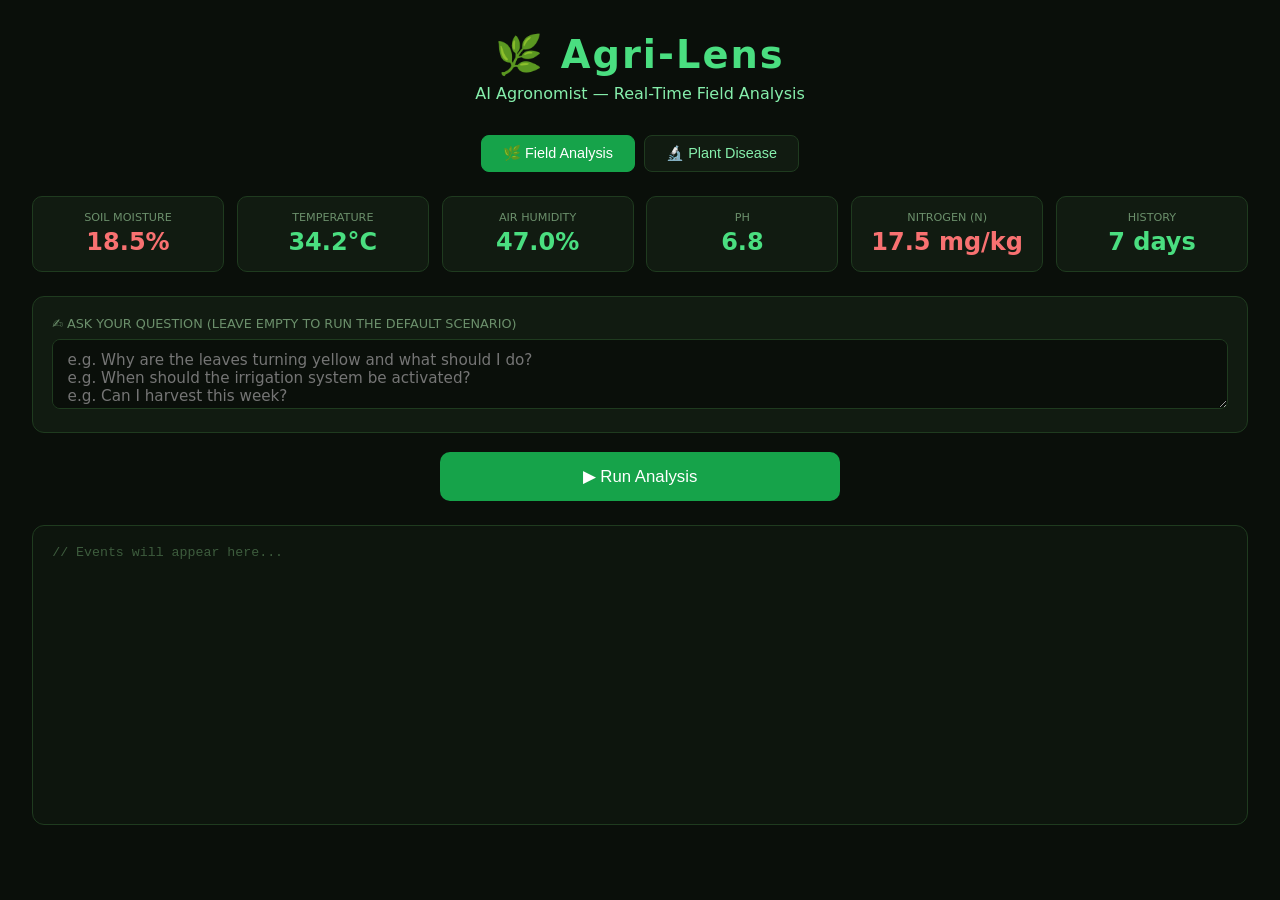
==== backend/app/templates/live_demo.html @ 6f0bc05b "refactor: restructure as monorepo with backend/ and mobile/ layers - backend/  : FastAPI + Gemini AI" ====
<!DOCTYPE html>
<html lang="en">
<head>
  <meta charset="UTF-8" />
  <meta name="viewport" content="width=device-width, initial-scale=1.0"/>
  <title>Agri-Lens — Demo</title>
  <style>
    * { box-sizing: border-box; margin: 0; padding: 0; }
    body { font-family: 'Segoe UI', system-ui, sans-serif; background: #0a0f0a; color: #e2f0e2; min-height: 100vh; padding: 2rem; }
    header { text-align: center; margin-bottom: 2rem; }
    header h1 { font-size: 2.4rem; color: #4ade80; letter-spacing: 2px; }
    header p  { color: #86efac; margin-top: .4rem; font-size: 1rem; }
    .tabs { display: flex; gap: .6rem; margin-bottom: 1.5rem; justify-content: center; }
    .tab-btn { background: #111b11; border: 1px solid #1f3b1f; color: #86efac; border-radius: 8px; padding: .55rem 1.3rem; font-size: .9rem; cursor: pointer; transition: all .2s; }
    .tab-btn:hover  { background: #1a2e1a; }
    .tab-btn.active { background: #16a34a; color: #fff; border-color: #16a34a; }
    .panel { display: none; }
    .panel.active { display: block; }
    #sensors { display: grid; grid-template-columns: repeat(auto-fit, minmax(130px, 1fr)); gap: .8rem; margin-bottom: 1.5rem; }
    .sensor-card { background: #111b11; border: 1px solid #1f3b1f; border-radius: 10px; padding: .9rem; text-align: center; }
    .sensor-card .label { font-size: .7rem; color: #6b8f6b; text-transform: uppercase; }
    .sensor-card .value { font-size: 1.5rem; font-weight: 700; color: #4ade80; margin-top: .25rem; }
    .sensor-card.alert .value { color: #f87171; }
    .ask-box { background: #111b11; border: 1px solid #1f3b1f; border-radius: 12px; padding: 1.2rem; margin-bottom: 1.2rem; }
    .ask-box label { font-size: .8rem; color: #6b8f6b; text-transform: uppercase; display: block; margin-bottom: .5rem; }
    .ask-box textarea { width: 100%; background: #0a0f0a; border: 1px solid #1f3b1f; border-radius: 8px; color: #e2f0e2; font-size: .95rem; padding: .7rem .9rem; resize: vertical; min-height: 70px; outline: none; font-family: inherit; }
    .ask-box textarea:focus { border-color: #16a34a; }
    .scenarios { display: grid; grid-template-columns: repeat(auto-fit, minmax(200px, 1fr)); gap: .8rem; margin-bottom: 1.5rem; }
    .scenario-card { background: #111b11; border: 2px solid #1f3b1f; border-radius: 12px; padding: 1rem; cursor: pointer; transition: all .2s; }
    .scenario-card:hover   { border-color: #16a34a; background: #142014; }
    .scenario-card.selected{ border-color: #4ade80; background: #0d2010; }
    .scenario-card .sc-title { font-weight: 700; color: #4ade80; margin-bottom: .3rem; }
    .sc-tag { display: inline-block; font-size: .7rem; border-radius: 4px; padding: .15rem .45rem; margin-bottom: .4rem; font-weight: 700; }
    .tag-high   { background:#7c2d12; color:#fb923c; }
    .tag-medium { background:#713f12; color:#fde68a; }
    .tag-low    { background:#14532d; color:#86efac; }
    .scenario-card .sc-desc { font-size: .82rem; color: #86efac; line-height: 1.4; }
    .scenario-card .sc-img { width: 100%; height: 90px; object-fit: cover; border-radius: 6px; margin-bottom: .5rem; opacity: .85; transition: opacity .2s; }
    .scenario-card:hover .sc-img, .scenario-card.selected .sc-img { opacity: 1; }
    .run-btn { display: block; width: 100%; max-width: 400px; margin: 0 auto 1.5rem; background: #16a34a; color: #fff; border: none; border-radius: 10px; padding: .85rem 2rem; font-size: 1.05rem; cursor: pointer; transition: background .2s; }
    .run-btn:hover    { background: #15803d; }
    .run-btn:disabled { background: #374137; color:#6b8f6b; cursor:default; }
    #log, #log2 { background: #0d150d; border: 1px solid #1f3b1f; border-radius: 12px; padding: 1.2rem; height: 300px; overflow-y: auto; font-family: 'Courier New', monospace; font-size: .83rem; margin-bottom: 1.5rem; }
    .log-entry { padding: .3rem 0; border-bottom: 1px solid #1a2e1a; line-height: 1.5; }
    .log-entry:last-child { border-bottom: none; }
    .tag { display: inline-block; padding: .1rem .4rem; border-radius: 4px; font-size: .68rem; font-weight: 700; margin-right: .4rem; text-transform: uppercase; }
    .tag-start       { background:#1e3a5f; color:#93c5fd; }
    .tag-thinking    { background:#2d2d0a; color:#fde68a; }
    .tag-tool_call   { background:#3b1f0a; color:#fb923c; }
    .tag-tool_result { background:#0a2e1a; color:#4ade80; }
    .tag-diagnosis   { background:#2d1050; color:#c084fc; }
    .tag-error       { background:#450a0a; color:#fca5a5; }
    .result-card { display: none; background: #0d1f1a; border: 1px solid #166534; border-radius: 14px; padding: 1.5rem; }
    .result-card h2 { color: #4ade80; margin-bottom: 1rem; font-size: 1.2rem; }
    .result-grid { display: grid; grid-template-columns: 1fr 1fr; gap: 1rem; }
    .result-block { background: #111b11; border-radius: 8px; padding: 1rem; }
    .result-block h3 { color: #86efac; font-size: .75rem; text-transform: uppercase; margin-bottom: .4rem; }
    .result-block p  { font-size: .9rem; line-height: 1.6; }
    .sev-badge { display: inline-block; padding: .25rem .8rem; border-radius: 20px; font-weight: 700; font-size: .82rem; }
    .sev-low      { background:#14532d; color:#86efac; }
    .sev-medium   { background:#713f12; color:#fde68a; }
    .sev-high     { background:#7c2d12; color:#fb923c; }
    .sev-critical { background:#450a0a; color:#fca5a5; }
    .priority-badge { display:inline-block; padding:.25rem .8rem; border-radius:20px; font-weight:700; font-size:.82rem; background:#1e3a5f; color:#93c5fd; }
    .rec-list { list-style: none; }
    .rec-list li::before { content: "-> "; color: #4ade80; }
    .rec-list li { padding: .2rem 0; font-size: .88rem; }
    .action-chip { display: inline-block; background: #1a3a1a; border: 1px solid #166534; border-radius: 6px; padding: .25rem .6rem; font-size: .76rem; margin: .2rem .15rem 0 0; color: #4ade80; }
    .conf-bar-bg { background:#1f3b1f; border-radius:99px; height:10px; overflow:hidden; margin-top:.4rem; }
    .conf-bar-fill { background:linear-gradient(90deg,#16a34a,#4ade80); height:100%; border-radius:99px; transition:width 1s ease; }
    .conf-label { font-size:.78rem; color:#86efac; margin-top:.25rem; }
    @media (max-width: 600px) { .result-grid { grid-template-columns: 1fr; } }
  </style>
</head>
<body>

<header>
  <h1>&#127807; Agri-Lens</h1>
  <p>AI Agronomist — Real-Time Field Analysis</p>
</header>

<div class="tabs">
  <button class="tab-btn active" onclick="switchTab('field', this)">&#127807; Field Analysis</button>
  <button class="tab-btn"        onclick="switchTab('disease', this)">&#128300; Plant Disease</button>
</div>

<!-- TAB 1: Field Analysis -->
<div id="tab-field" class="panel active">
  <div id="sensors">
    <div class="sensor-card alert"><div class="label">Soil Moisture</div><div class="value">18.5%</div></div>
    <div class="sensor-card"><div class="label">Temperature</div><div class="value">34.2°C</div></div>
    <div class="sensor-card"><div class="label">Air Humidity</div><div class="value">47.0%</div></div>
    <div class="sensor-card"><div class="label">pH</div><div class="value">6.8</div></div>
    <div class="sensor-card alert"><div class="label">Nitrogen (N)</div><div class="value">17.5 mg/kg</div></div>
    <div class="sensor-card"><div class="label">History</div><div class="value">7 days</div></div>
  </div>

  <div class="ask-box">
    <label>&#9997;&#65039; Ask your question (leave empty to run the default scenario)</label>
    <textarea id="fieldQuestion" placeholder="e.g. Why are the leaves turning yellow and what should I do?
e.g. When should the irrigation system be activated?
e.g. Can I harvest this week?"></textarea>
  </div>

  <button class="run-btn" id="fieldBtn" onclick="startFieldDemo()">&#9654; Run Analysis</button>
  <div id="log"><span style="color:#3d5c3d">// Events will appear here...</span></div>

  <div class="result-card" id="fieldResult">
    <h2>&#128300; Diagnosis Result</h2>
    <div class="result-grid">
      <div class="result-block"><h3>Diagnosis</h3><p id="fr-diagnosis"></p><br/><span id="fr-severity" class="sev-badge"></span></div>
      <div class="result-block"><h3>Root Cause</h3><p id="fr-rootcause"></p></div>
      <div class="result-block"><h3>Recommendations</h3><ul class="rec-list" id="fr-recs"></ul></div>
      <div class="result-block">
        <h3>IoT Actions Triggered</h3><div id="fr-actions"></div><br/>
        <h3>Confidence Score</h3>
        <div class="conf-bar-bg"><div class="conf-bar-fill" id="fr-conf-bar" style="width:0%"></div></div>
        <div class="conf-label" id="fr-conf-label">-</div>
      </div>
    </div>
    <div class="result-block" style="margin-top:1rem"><h3>Farmer Report</h3><p id="fr-report"></p></div>
  </div>
</div>

<!-- TAB 2: Plant Disease -->
<div id="tab-disease" class="panel">
  <p style="text-align:center; color:#86efac; margin-bottom:1rem; font-size:.9rem;">
    Select a scenario — Gemini analyses the leaf image and sensor data together
  </p>

  <div class="scenarios">
    <div class="scenario-card selected" id="sc-late-blight" onclick="selectScenario('late-blight')">
      <img class="sc-img" src="/assets/demo_images/late_blight.jpg" alt="Late Blight"/>
      <div class="sc-tag tag-high">HIGH RISK</div>
      <div class="sc-title">&#127813; Late Blight</div>
      <div class="sc-desc">Tomato late blight + drought stress.<br>Soil moisture: 20% → Irrigation priority</div>
    </div>
    <div class="scenario-card" id="sc-nutrient-deficiency" onclick="selectScenario('nutrient-deficiency')">
      <img class="sc-img" src="/assets/demo_images/early_blight.jpg" alt="Early Blight"/>
      <div class="sc-tag tag-medium">MEDIUM RISK</div>
      <div class="sc-title">&#127807; Nutrient Deficiency</div>
      <div class="sc-desc">Early blight + nitrogen deficiency.<br>N: 14 mg/kg → Fertiliser priority</div>
    </div>
    <div class="scenario-card" id="sc-healthy" onclick="selectScenario('healthy')">
      <img class="sc-img" src="/assets/demo_images/healthy.jpg" alt="Healthy"/>
      <div class="sc-tag tag-low">HEALTHY</div>
      <div class="sc-title">&#9989; Healthy Plant</div>
      <div class="sc-desc">Normal sensors + healthy leaf.<br>Moisture: 55% → Clean report</div>
    </div>
  </div>

  <div class="ask-box">
    <label>&#9997;&#65039; Additional question (optional)</label>
    <textarea id="diseaseQuestion" placeholder="e.g. Can this disease spread to neighbouring fields?"></textarea>
  </div>

  <button class="run-btn" id="diseaseBtn" onclick="startDiseaseDemo()">&#9654; Run Scenario</button>
  <div id="log2"><span style="color:#3d5c3d">// Events will appear here...</span></div>

  <div class="result-card" id="diseaseResult">
    <h2>&#128300; Plant Disease Diagnosis</h2>
    <div class="result-grid">
      <div class="result-block"><h3>Visual Finding</h3><p id="dr-visual"></p></div>
      <div class="result-block"><h3>Sensor Finding</h3><p id="dr-sensor"></p></div>
      <div class="result-block"><h3>Diagnosis</h3><p id="dr-diagnosis"></p><br/><span id="dr-severity" class="sev-badge"></span></div>
      <div class="result-block">
        <h3>Priority Mode</h3><span id="dr-priority" class="priority-badge"></span><br/><br/>
        <p id="dr-priority-reason" style="font-size:.85rem; color:#86efac;"></p>
      </div>
      <div class="result-block"><h3>Recommendations</h3><ul class="rec-list" id="dr-recs"></ul></div>
      <div class="result-block">
        <h3>IoT Actions Triggered</h3><div id="dr-actions"></div><br/>
        <h3>Confidence Score</h3>
        <div class="conf-bar-bg"><div class="conf-bar-fill" id="dr-conf-bar" style="width:0%"></div></div>
        <div class="conf-label" id="dr-conf-label">-</div>
      </div>
    </div>
    <div class="result-block" style="margin-top:1rem"><h3>Farmer Report</h3><p id="dr-report"></p></div>
  </div>
</div>

<script>
  let selectedScenario = 'late-blight';

  function switchTab(name, btn) {
    document.querySelectorAll('.panel').forEach(p => p.classList.remove('active'));
    document.querySelectorAll('.tab-btn').forEach(b => b.classList.remove('active'));
    document.getElementById('tab-' + name).classList.add('active');
    btn.classList.add('active');
  }

  function selectScenario(s) {
    document.querySelectorAll('.scenario-card').forEach(c => c.classList.remove('selected'));
    document.getElementById('sc-' + s).classList.add('selected');
    selectedScenario = s;
  }

  function appendLog(logId, data) {
    const log = document.getElementById(logId);
    const div = document.createElement('div');
    div.className = 'log-entry';
    const tag = document.createElement('span');
    tag.className = 'tag tag-' + data.event;
    tag.textContent = data.event;
    const text = data.message || (data.question ? 'Field: ' + data.field_id + ' - "' + data.question + '"' : JSON.stringify(data).slice(0, 140) + '...');
    div.appendChild(tag);
    div.appendChild(document.createTextNode(' ' + text));
    log.appendChild(div);
    log.scrollTop = log.scrollHeight;
  }

  function startFieldDemo() {
    const btn = document.getElementById('fieldBtn');
    const log = document.getElementById('log');
    const result = document.getElementById('fieldResult');
    const q = document.getElementById('fieldQuestion').value.trim();

    btn.disabled = true; btn.textContent = 'Analysing...';
    log.innerHTML = ''; result.style.display = 'none';

    const url = q ? '/demo/live?question=' + encodeURIComponent(q) : '/demo/live';
    const es = new EventSource(url);

    es.onmessage = function(e) {
      const data = JSON.parse(e.data);
      appendLog('log', data);
      if (data.event === 'diagnosis') {
        renderFieldResult(data); es.close();
        btn.disabled = false; btn.textContent = 'Run Again';
      }
      if (data.event === 'error') {
        es.close(); btn.disabled = false; btn.textContent = 'Retry';
      }
    };
    es.onerror = function() {
      appendLog('log', { event: 'error', message: 'Connection lost.' });
      es.close(); btn.disabled = false; btn.textContent = 'Retry';
    };
  }

  function renderFieldResult(d) {
    document.getElementById('fr-diagnosis').textContent = d.diagnosis;
    document.getElementById('fr-rootcause').textContent = d.root_cause;
    document.getElementById('fr-report').textContent    = d.report_for_farmer;
    var s = document.getElementById('fr-severity');
    s.textContent = d.severity.toUpperCase(); s.className = 'sev-badge sev-' + d.severity;
    var recList = document.getElementById('fr-recs'); recList.innerHTML = '';
    (d.recommendations||[]).forEach(function(r){ var li=document.createElement('li'); li.textContent=r; recList.appendChild(li); });
    var actDiv = document.getElementById('fr-actions'); actDiv.innerHTML = '';
    (d.actions_taken||[]).forEach(function(a){ var c=document.createElement('span'); c.className='action-chip'; c.textContent=a.action_name+'()'; actDiv.appendChild(c); });
    var pct = Math.round((d.confidence_score||0)*100);
    document.getElementById('fr-conf-bar').style.width = pct+'%';
    document.getElementById('fr-conf-label').textContent = pct+'% confidence';
    var res = document.getElementById('fieldResult');
    res.style.display = 'block'; res.scrollIntoView({behavior:'smooth'});
  }

  async function startDiseaseDemo() {
    const btn = document.getElementById('diseaseBtn');
    const log = document.getElementById('log2');
    const result = document.getElementById('diseaseResult');

    btn.disabled = true; btn.textContent = 'Analysing...';
    log.innerHTML = ''; result.style.display = 'none';

    appendLog('log2', { event: 'thinking', message: 'Running scenario "' + selectedScenario + '"...' });

    try {
      const res = await fetch('/demo/plant-disease/' + selectedScenario);
      const data = await res.json();
      if (!res.ok) {
        appendLog('log2', { event: 'error', message: data.detail || 'An error occurred.' });
      } else {
        appendLog('log2', { event: 'thinking', message: 'Leaf image + sensor data analysed.' });
        (data.actions_taken||[]).forEach(function(a) {
          appendLog('log2', { event: 'tool_call',   message: a.action_name + '() -> ' + (a.reason||'') });
          appendLog('log2', { event: 'tool_result', message: 'Action completed: ' + a.action_name });
        });
        appendLog('log2', { event: 'diagnosis', message: 'Diagnosis: ' + data.diagnosis });
        renderDiseaseResult(data);
      }
    } catch(e) {
      appendLog('log2', { event: 'error', message: 'Request failed: ' + e.message });
    }

    btn.disabled = false; btn.textContent = 'Run Again';
  }

  function renderDiseaseResult(d) {
    document.getElementById('dr-visual').textContent          = d.visual_finding;
    document.getElementById('dr-sensor').textContent          = d.sensor_finding;
    document.getElementById('dr-diagnosis').textContent       = d.diagnosis;
    document.getElementById('dr-priority-reason').textContent = d.priority_reason;
    document.getElementById('dr-report').textContent          = d.report_for_farmer;
    var s = document.getElementById('dr-severity');
    s.textContent = d.severity.toUpperCase(); s.className = 'sev-badge sev-' + d.severity;
    var modeLabels = { irrigation:'💧 Irrigation', nutrient:'🌿 Nutrition', disease:'🦠 Disease', combined:'⚖️ Combined' };
    document.getElementById('dr-priority').textContent = modeLabels[d.priority_mode] || d.priority_mode;
    var recList = document.getElementById('dr-recs'); recList.innerHTML = '';
    (d.recommendations||[]).forEach(function(r){ var li=document.createElement('li'); li.textContent=r; recList.appendChild(li); });
    var actDiv = document.getElementById('dr-actions'); actDiv.innerHTML = '';
    if (d.actions_taken && d.actions_taken.length > 0) {
      d.actions_taken.forEach(function(a){ var c=document.createElement('span'); c.className='action-chip'; c.textContent=a.action_name+'()'; actDiv.appendChild(c); });
    } else {
      actDiv.innerHTML = '<span style="color:#6b8f6b;font-size:.82rem">No action required</span>';
    }
    var pct = Math.round((d.confidence_score||0)*100);
    document.getElementById('dr-conf-bar').style.width = pct+'%';
    document.getElementById('dr-conf-label').textContent = pct+'% confidence';
    var res = document.getElementById('diseaseResult');
    res.style.display = 'block'; res.scrollIntoView({behavior:'smooth'});
  }
</script>
</body>
</html>
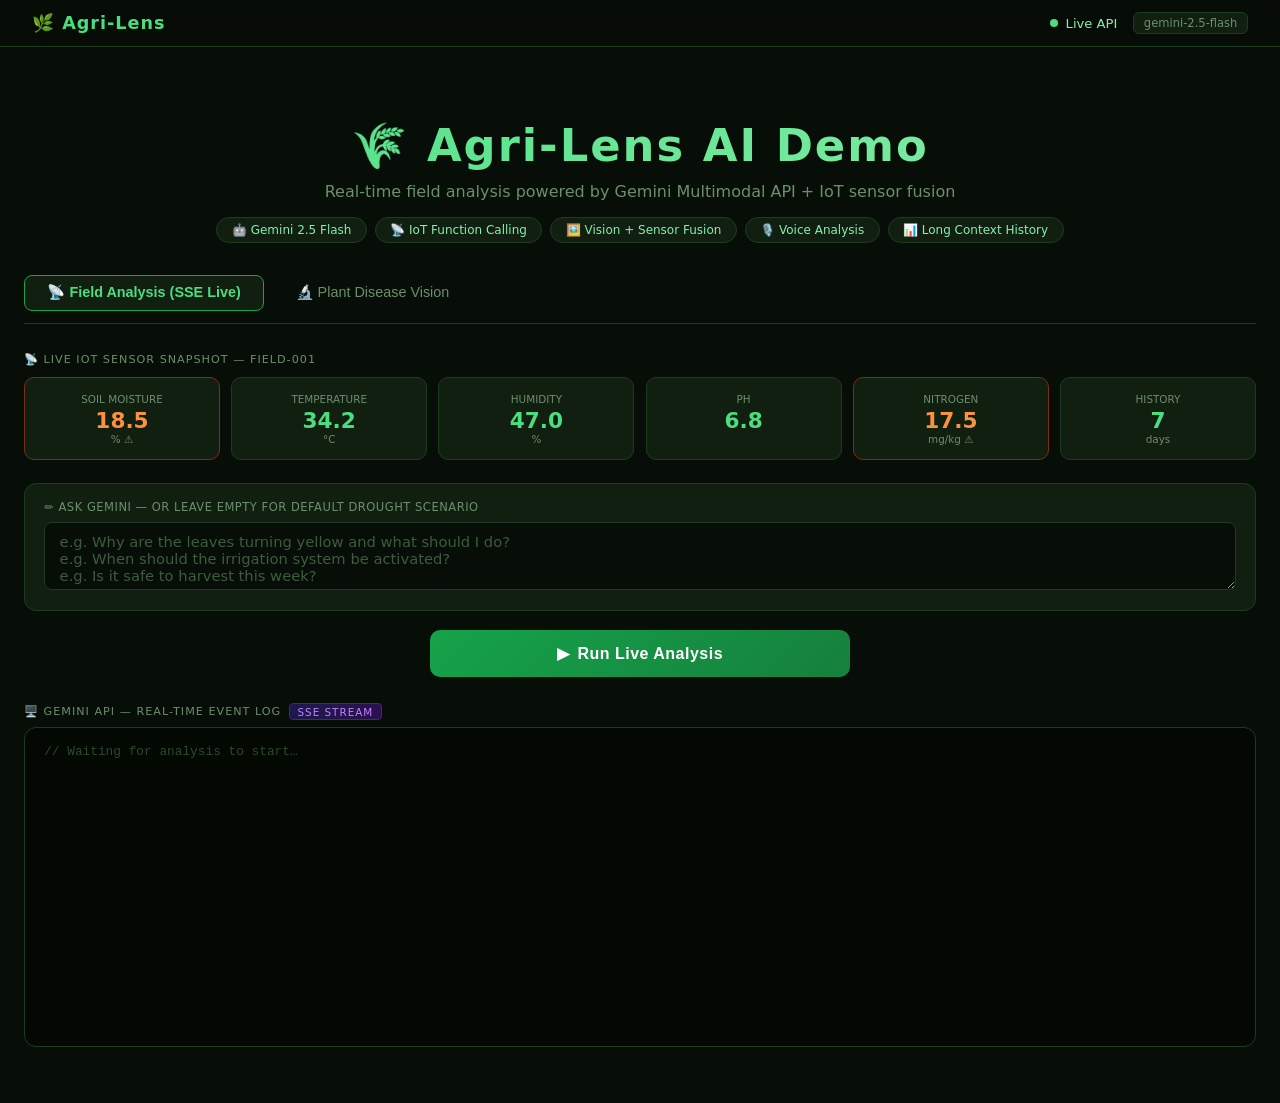
==== commit a4d7ed8f: "feat: demo sayfası yeniden tasarlandı + servisler başlatıldı - live_demo.html: tam yeniden tasarım  " ====
--- a/backend/app/templates/live_demo.html
+++ b/backend/app/templates/live_demo.html
@@ -3,179 +3,240 @@
 <head>
   <meta charset="UTF-8" />
   <meta name="viewport" content="width=device-width, initial-scale=1.0"/>
-  <title>Agri-Lens — Demo</title>
+  <title>Agri-Lens — Live Demo</title>
   <style>
-    * { box-sizing: border-box; margin: 0; padding: 0; }
-    body { font-family: 'Segoe UI', system-ui, sans-serif; background: #0a0f0a; color: #e2f0e2; min-height: 100vh; padding: 2rem; }
-    header { text-align: center; margin-bottom: 2rem; }
-    header h1 { font-size: 2.4rem; color: #4ade80; letter-spacing: 2px; }
-    header p  { color: #86efac; margin-top: .4rem; font-size: 1rem; }
-    .tabs { display: flex; gap: .6rem; margin-bottom: 1.5rem; justify-content: center; }
-    .tab-btn { background: #111b11; border: 1px solid #1f3b1f; color: #86efac; border-radius: 8px; padding: .55rem 1.3rem; font-size: .9rem; cursor: pointer; transition: all .2s; }
-    .tab-btn:hover  { background: #1a2e1a; }
-    .tab-btn.active { background: #16a34a; color: #fff; border-color: #16a34a; }
-    .panel { display: none; }
-    .panel.active { display: block; }
-    #sensors { display: grid; grid-template-columns: repeat(auto-fit, minmax(130px, 1fr)); gap: .8rem; margin-bottom: 1.5rem; }
-    .sensor-card { background: #111b11; border: 1px solid #1f3b1f; border-radius: 10px; padding: .9rem; text-align: center; }
-    .sensor-card .label { font-size: .7rem; color: #6b8f6b; text-transform: uppercase; }
-    .sensor-card .value { font-size: 1.5rem; font-weight: 700; color: #4ade80; margin-top: .25rem; }
-    .sensor-card.alert .value { color: #f87171; }
-    .ask-box { background: #111b11; border: 1px solid #1f3b1f; border-radius: 12px; padding: 1.2rem; margin-bottom: 1.2rem; }
-    .ask-box label { font-size: .8rem; color: #6b8f6b; text-transform: uppercase; display: block; margin-bottom: .5rem; }
-    .ask-box textarea { width: 100%; background: #0a0f0a; border: 1px solid #1f3b1f; border-radius: 8px; color: #e2f0e2; font-size: .95rem; padding: .7rem .9rem; resize: vertical; min-height: 70px; outline: none; font-family: inherit; }
-    .ask-box textarea:focus { border-color: #16a34a; }
-    .scenarios { display: grid; grid-template-columns: repeat(auto-fit, minmax(200px, 1fr)); gap: .8rem; margin-bottom: 1.5rem; }
-    .scenario-card { background: #111b11; border: 2px solid #1f3b1f; border-radius: 12px; padding: 1rem; cursor: pointer; transition: all .2s; }
-    .scenario-card:hover   { border-color: #16a34a; background: #142014; }
-    .scenario-card.selected{ border-color: #4ade80; background: #0d2010; }
-    .scenario-card .sc-title { font-weight: 700; color: #4ade80; margin-bottom: .3rem; }
-    .sc-tag { display: inline-block; font-size: .7rem; border-radius: 4px; padding: .15rem .45rem; margin-bottom: .4rem; font-weight: 700; }
-    .tag-high   { background:#7c2d12; color:#fb923c; }
-    .tag-medium { background:#713f12; color:#fde68a; }
-    .tag-low    { background:#14532d; color:#86efac; }
-    .scenario-card .sc-desc { font-size: .82rem; color: #86efac; line-height: 1.4; }
-    .scenario-card .sc-img { width: 100%; height: 90px; object-fit: cover; border-radius: 6px; margin-bottom: .5rem; opacity: .85; transition: opacity .2s; }
-    .scenario-card:hover .sc-img, .scenario-card.selected .sc-img { opacity: 1; }
-    .run-btn { display: block; width: 100%; max-width: 400px; margin: 0 auto 1.5rem; background: #16a34a; color: #fff; border: none; border-radius: 10px; padding: .85rem 2rem; font-size: 1.05rem; cursor: pointer; transition: background .2s; }
-    .run-btn:hover    { background: #15803d; }
-    .run-btn:disabled { background: #374137; color:#6b8f6b; cursor:default; }
-    #log, #log2 { background: #0d150d; border: 1px solid #1f3b1f; border-radius: 12px; padding: 1.2rem; height: 300px; overflow-y: auto; font-family: 'Courier New', monospace; font-size: .83rem; margin-bottom: 1.5rem; }
-    .log-entry { padding: .3rem 0; border-bottom: 1px solid #1a2e1a; line-height: 1.5; }
+    *, *::before, *::after { box-sizing: border-box; margin: 0; padding: 0; }
+    :root {
+      --bg:#070d07; --bg1:#0d160d; --bg2:#111f11; --border:#1f3b1f;
+      --green:#4ade80; --green2:#16a34a; --text:#e2f0e2; --muted:#6b8f6b; --soft:#86efac;
+    }
+    html { scroll-behavior: smooth; }
+    body { font-family: 'Segoe UI', system-ui, sans-serif; background: var(--bg); color: var(--text); min-height: 100vh; }
+    nav {
+      position: sticky; top: 0; z-index: 100;
+      background: rgba(7,13,7,.92); backdrop-filter: blur(12px);
+      border-bottom: 1px solid var(--border);
+      display: flex; align-items: center; justify-content: space-between;
+      padding: .75rem 2rem;
+    }
+    .nav-brand { display: flex; align-items: center; gap: .6rem; font-weight: 800; font-size: 1.1rem; color: var(--green); letter-spacing: 1px; }
+    .dot { width: 8px; height: 8px; border-radius: 50%; background: var(--green); animation: pulse 1.8s ease-in-out infinite; }
+    @keyframes pulse { 0%,100%{opacity:1;transform:scale(1)} 50%{opacity:.5;transform:scale(.85)} }
+    .model-badge { background: var(--bg2); border: 1px solid var(--border); border-radius: 6px; padding: .2rem .6rem; font-size: .72rem; color: var(--muted); }
+    .page { max-width: 1280px; margin: 0 auto; padding: 2rem 1.5rem; }
+    .hero { text-align: center; padding: 2.5rem 0 2rem; }
+    .hero h1 { font-size: 2.8rem; font-weight: 900; background: linear-gradient(135deg, #4ade80, #86efac); -webkit-background-clip: text; -webkit-text-fill-color: transparent; letter-spacing: 2px; }
+    .hero p { color: var(--muted); margin-top: .6rem; font-size: 1rem; }
+    .hero-badges { display: flex; gap: .5rem; justify-content: center; margin-top: 1rem; flex-wrap: wrap; }
+    .badge { background: var(--bg2); border: 1px solid var(--border); border-radius: 20px; padding: .3rem .9rem; font-size: .75rem; color: var(--soft); }
+    .tabs { display: flex; gap: .5rem; margin-bottom: 1.8rem; border-bottom: 1px solid var(--border); padding-bottom: .75rem; }
+    .tab-btn { background: transparent; border: 1px solid transparent; color: var(--muted); border-radius: 8px; padding: .55rem 1.4rem; font-size: .9rem; cursor: pointer; transition: all .2s; }
+    .tab-btn:hover  { background: var(--bg2); color: var(--soft); }
+    .tab-btn.active { background: var(--bg2); border-color: var(--green2); color: var(--green); font-weight: 700; }
+    .panel { display: none; } .panel.active { display: block; }
+    .section-label { font-size: .7rem; color: var(--muted); text-transform: uppercase; letter-spacing: 1px; margin-bottom: .7rem; }
+    .sensor-grid { display: grid; grid-template-columns: repeat(auto-fit, minmax(120px, 1fr)); gap: .7rem; margin-bottom: 1.4rem; }
+    .sensor-card { background: var(--bg2); border: 1px solid var(--border); border-radius: 10px; padding: .9rem .7rem; text-align: center; }
+    .sensor-card.alert { border-color: #7c2d12; }
+    .sensor-card .s-label { font-size: .65rem; color: var(--muted); text-transform: uppercase; }
+    .sensor-card .s-value { font-size: 1.35rem; font-weight: 800; color: var(--green); margin-top: .2rem; }
+    .sensor-card.alert .s-value { color: #fb923c; }
+    .sensor-card .s-unit { font-size: .65rem; color: var(--muted); }
+    .scenarios { display: grid; grid-template-columns: repeat(auto-fit, minmax(220px, 1fr)); gap: .9rem; margin-bottom: 1.4rem; }
+    .sc-card { background: var(--bg2); border: 2px solid var(--border); border-radius: 14px; padding: 1rem; cursor: pointer; transition: all .2s; }
+    .sc-card:hover    { border-color: var(--green2); background: #0d1f0d; }
+    .sc-card.selected { border-color: var(--green); background: #0b1c0b; box-shadow: 0 0 0 3px rgba(74,222,128,.12); }
+    .sc-card img { width: 100%; height: 85px; object-fit: cover; border-radius: 8px; margin-bottom: .6rem; opacity: .85; transition: opacity .2s; }
+    .sc-card:hover img, .sc-card.selected img { opacity: 1; }
+    .sc-tag { display: inline-block; font-size: .68rem; border-radius: 4px; padding: .15rem .5rem; font-weight: 700; margin-bottom: .4rem; }
+    .tag-HIGH { background:#7c2d12; color:#fb923c; }
+    .tag-MEDIUM { background:#713f12; color:#fde68a; }
+    .tag-HEALTHY { background:#14532d; color:#86efac; }
+    .sc-title { font-weight: 700; color: var(--green); font-size: .92rem; margin-bottom: .25rem; }
+    .sc-desc { font-size: .78rem; color: var(--soft); line-height: 1.45; }
+    .input-box { background: var(--bg2); border: 1px solid var(--border); border-radius: 12px; padding: 1rem 1.2rem; margin-bottom: 1.2rem; }
+    .input-box label { font-size: .72rem; color: var(--muted); text-transform: uppercase; letter-spacing: .5px; display: block; margin-bottom: .5rem; }
+    .input-box textarea { width: 100%; background: var(--bg); border: 1px solid var(--border); border-radius: 8px; color: var(--text); font-size: .92rem; padding: .65rem .9rem; resize: vertical; min-height: 68px; outline: none; font-family: inherit; transition: border-color .2s; }
+    .input-box textarea:focus { border-color: var(--green2); }
+    .input-box textarea::placeholder { color: #3d5c3d; }
+    .run-btn { display: flex; align-items: center; justify-content: center; gap: .5rem; width: 100%; max-width: 420px; margin: 0 auto 1.6rem; background: linear-gradient(135deg, #16a34a, #15803d); color: #fff; border: none; border-radius: 10px; padding: .9rem 2rem; font-size: 1rem; font-weight: 700; cursor: pointer; transition: all .2s; letter-spacing: .5px; }
+    .run-btn:hover    { transform: translateY(-1px); box-shadow: 0 6px 20px rgba(22,163,74,.35); }
+    .run-btn:disabled { background: #1f3b1f; color: var(--muted); cursor: default; transform: none; box-shadow: none; }
+    .spinner-btn { width: 16px; height: 16px; border: 2px solid rgba(255,255,255,.3); border-top-color: #fff; border-radius: 50%; animation: spin .7s linear infinite; }
+    @keyframes spin { to { transform: rotate(360deg); } }
+    .log-title { font-size: .7rem; color: var(--muted); text-transform: uppercase; letter-spacing: 1px; margin-bottom: .4rem; display: flex; align-items: center; gap: .5rem; }
+    .gemini-tag { background: linear-gradient(135deg,#1a1a4a,#2d1050); border: 1px solid #4c1d95; border-radius: 4px; padding: .1rem .45rem; font-size: .65rem; color: #c084fc; }
+    .log-box { background: #030803; border: 1px solid var(--border); border-radius: 12px; padding: 1rem 1.2rem; height: 320px; overflow-y: auto; font-family: 'Courier New', monospace; font-size: .8rem; margin-bottom: 1.5rem; }
+    .log-box::-webkit-scrollbar { width: 5px; }
+    .log-box::-webkit-scrollbar-thumb { background: var(--border); border-radius: 3px; }
+    .log-entry { padding: .28rem 0; border-bottom: 1px solid #0f1f0f; line-height: 1.55; display: flex; align-items: flex-start; gap: .5rem; }
     .log-entry:last-child { border-bottom: none; }
-    .tag { display: inline-block; padding: .1rem .4rem; border-radius: 4px; font-size: .68rem; font-weight: 700; margin-right: .4rem; text-transform: uppercase; }
-    .tag-start       { background:#1e3a5f; color:#93c5fd; }
-    .tag-thinking    { background:#2d2d0a; color:#fde68a; }
+    .log-time { color: #2a4a2a; font-size: .7rem; min-width: 58px; padding-top: .05rem; }
+    .log-tag { display: inline-block; padding: .1rem .38rem; border-radius: 4px; font-size: .65rem; font-weight: 800; text-transform: uppercase; white-space: nowrap; }
+    .tag-start    { background:#1e3a5f; color:#93c5fd; }
+    .tag-thinking { background:#2d2d0a; color:#fde68a; }
     .tag-tool_call   { background:#3b1f0a; color:#fb923c; }
     .tag-tool_result { background:#0a2e1a; color:#4ade80; }
-    .tag-diagnosis   { background:#2d1050; color:#c084fc; }
-    .tag-error       { background:#450a0a; color:#fca5a5; }
-    .result-card { display: none; background: #0d1f1a; border: 1px solid #166534; border-radius: 14px; padding: 1.5rem; }
-    .result-card h2 { color: #4ade80; margin-bottom: 1rem; font-size: 1.2rem; }
-    .result-grid { display: grid; grid-template-columns: 1fr 1fr; gap: 1rem; }
-    .result-block { background: #111b11; border-radius: 8px; padding: 1rem; }
-    .result-block h3 { color: #86efac; font-size: .75rem; text-transform: uppercase; margin-bottom: .4rem; }
-    .result-block p  { font-size: .9rem; line-height: 1.6; }
-    .sev-badge { display: inline-block; padding: .25rem .8rem; border-radius: 20px; font-weight: 700; font-size: .82rem; }
-    .sev-low      { background:#14532d; color:#86efac; }
-    .sev-medium   { background:#713f12; color:#fde68a; }
-    .sev-high     { background:#7c2d12; color:#fb923c; }
-    .sev-critical { background:#450a0a; color:#fca5a5; }
-    .priority-badge { display:inline-block; padding:.25rem .8rem; border-radius:20px; font-weight:700; font-size:.82rem; background:#1e3a5f; color:#93c5fd; }
+    .tag-tool-call   { background:#3b1f0a; color:#fb923c; }
+    .tag-tool-result { background:#0a2e1a; color:#4ade80; }
+    .tag-diagnosis { background:#2d1050; color:#c084fc; }
+    .tag-error     { background:#450a0a; color:#fca5a5; }
+    .tag-info      { background:#0a1e2e; color:#7dd3fc; }
+    .log-msg { color: #c0d8c0; flex: 1; word-break: break-word; }
+    .result-card { display: none; background: linear-gradient(135deg, #0b1c0b, #0d200d); border: 1px solid #166534; border-radius: 16px; padding: 1.8rem; animation: fadeIn .5s ease; }
+    @keyframes fadeIn { from{opacity:0;transform:translateY(10px)} to{opacity:1;transform:translateY(0)} }
+    .result-card h2 { color: var(--green); margin-bottom: 1.2rem; font-size: 1.15rem; }
+    .result-grid { display: grid; grid-template-columns: 1fr 1fr; gap: 1rem; margin-bottom: 1rem; }
+    .r-block { background: var(--bg2); border: 1px solid var(--border); border-radius: 10px; padding: 1rem; }
+    .r-block h3 { color: var(--soft); font-size: .7rem; text-transform: uppercase; letter-spacing: .5px; margin-bottom: .5rem; }
+    .r-block p  { font-size: .87rem; line-height: 1.65; color: var(--text); }
+    .full-block { grid-column: 1 / -1; }
+    .sev-badge { display: inline-block; padding: .25rem .8rem; border-radius: 20px; font-weight: 700; font-size: .78rem; margin-top: .4rem; }
+    .sev-low    { background:#14532d; color:#86efac; }
+    .sev-medium { background:#713f12; color:#fde68a; }
+    .sev-high   { background:#7c2d12; color:#fb923c; }
+    .sev-critical{ background:#450a0a; color:#fca5a5; }
+    .priority-badge { display:inline-block; padding:.25rem .8rem; border-radius:20px; font-weight:700; font-size:.78rem; background:#1e3a5f; color:#93c5fd; }
     .rec-list { list-style: none; }
-    .rec-list li::before { content: "-> "; color: #4ade80; }
-    .rec-list li { padding: .2rem 0; font-size: .88rem; }
-    .action-chip { display: inline-block; background: #1a3a1a; border: 1px solid #166534; border-radius: 6px; padding: .25rem .6rem; font-size: .76rem; margin: .2rem .15rem 0 0; color: #4ade80; }
-    .conf-bar-bg { background:#1f3b1f; border-radius:99px; height:10px; overflow:hidden; margin-top:.4rem; }
-    .conf-bar-fill { background:linear-gradient(90deg,#16a34a,#4ade80); height:100%; border-radius:99px; transition:width 1s ease; }
-    .conf-label { font-size:.78rem; color:#86efac; margin-top:.25rem; }
-    @media (max-width: 600px) { .result-grid { grid-template-columns: 1fr; } }
+    .rec-list li { padding: .25rem 0; font-size: .86rem; border-bottom: 1px solid var(--border); display: flex; gap: .4rem; }
+    .rec-list li:last-child { border: none; }
+    .rec-list li::before { content: "→"; color: var(--green); flex-shrink: 0; }
+    .action-chip { display: inline-block; background: #0a2010; border: 1px solid #166534; border-radius: 6px; padding: .2rem .55rem; font-size: .74rem; margin: .15rem .1rem 0 0; color: var(--green); font-family: monospace; }
+    .conf-wrap { margin-top: .5rem; }
+    .conf-bar-bg { background:#1f3b1f; border-radius:99px; height:8px; overflow:hidden; }
+    .conf-bar-fill { background:linear-gradient(90deg,#16a34a,#4ade80); height:100%; border-radius:99px; transition:width 1.2s ease; }
+    .conf-label { font-size:.75rem; color:var(--muted); margin-top:.3rem; }
+    .gemini-proof { display: flex; align-items: center; gap: .7rem; background: linear-gradient(135deg,#0d0d2e,#1a0d2e); border: 1px solid #4c1d95; border-radius: 10px; padding: .8rem 1.1rem; margin-bottom: 1.2rem; font-size: .8rem; color: #c084fc; }
+    .gemini-proof strong { color: #e9d5ff; }
+    @media (max-width: 700px) { .result-grid { grid-template-columns: 1fr; } .hero h1 { font-size: 2rem; } }
   </style>
 </head>
 <body>
 
-<header>
-  <h1>&#127807; Agri-Lens</h1>
-  <p>AI Agronomist — Real-Time Field Analysis</p>
-</header>
-
-<div class="tabs">
-  <button class="tab-btn active" onclick="switchTab('field', this)">&#127807; Field Analysis</button>
-  <button class="tab-btn"        onclick="switchTab('disease', this)">&#128300; Plant Disease</button>
-</div>
-
-<!-- TAB 1: Field Analysis -->
-<div id="tab-field" class="panel active">
-  <div id="sensors">
-    <div class="sensor-card alert"><div class="label">Soil Moisture</div><div class="value">18.5%</div></div>
-    <div class="sensor-card"><div class="label">Temperature</div><div class="value">34.2°C</div></div>
-    <div class="sensor-card"><div class="label">Air Humidity</div><div class="value">47.0%</div></div>
-    <div class="sensor-card"><div class="label">pH</div><div class="value">6.8</div></div>
-    <div class="sensor-card alert"><div class="label">Nitrogen (N)</div><div class="value">17.5 mg/kg</div></div>
-    <div class="sensor-card"><div class="label">History</div><div class="value">7 days</div></div>
-  </div>
-
-  <div class="ask-box">
-    <label>&#9997;&#65039; Ask your question (leave empty to run the default scenario)</label>
-    <textarea id="fieldQuestion" placeholder="e.g. Why are the leaves turning yellow and what should I do?
+<nav>
+  <div class="nav-brand">🌿 Agri-Lens</div>
+  <div style="display:flex;align-items:center;gap:1rem;">
+    <div style="display:flex;align-items:center;gap:.45rem;font-size:.82rem;color:var(--soft);"><div class="dot"></div> Live API</div>
+    <div class="model-badge" id="model-badge">gemini-2.5-flash</div>
+  </div>
+</nav>
+
+<div class="page">
+  <div class="hero">
+    <h1>🌾 Agri-Lens AI Demo</h1>
+    <p>Real-time field analysis powered by Gemini Multimodal API + IoT sensor fusion</p>
+    <div class="hero-badges">
+      <span class="badge">🤖 Gemini 2.5 Flash</span>
+      <span class="badge">📡 IoT Function Calling</span>
+      <span class="badge">🖼️ Vision + Sensor Fusion</span>
+      <span class="badge">🎙️ Voice Analysis</span>
+      <span class="badge">📊 Long Context History</span>
+    </div>
+  </div>
+
+  <div class="tabs">
+    <button class="tab-btn active" onclick="switchTab('field',this)">📡 Field Analysis (SSE Live)</button>
+    <button class="tab-btn"        onclick="switchTab('disease',this)">🔬 Plant Disease Vision</button>
+  </div>
+
+  <!-- ═══ TAB 1: FIELD ANALYSIS ═══ -->
+  <div id="tab-field" class="panel active">
+    <div class="section-label">📡 Live IoT Sensor Snapshot — FIELD-001</div>
+    <div class="sensor-grid">
+      <div class="sensor-card alert"><div class="s-label">Soil Moisture</div><div class="s-value">18.5</div><div class="s-unit">% ⚠️</div></div>
+      <div class="sensor-card"><div class="s-label">Temperature</div><div class="s-value">34.2</div><div class="s-unit">°C</div></div>
+      <div class="sensor-card"><div class="s-label">Humidity</div><div class="s-value">47.0</div><div class="s-unit">%</div></div>
+      <div class="sensor-card"><div class="s-label">pH</div><div class="s-value">6.8</div><div class="s-unit"></div></div>
+      <div class="sensor-card alert"><div class="s-label">Nitrogen</div><div class="s-value">17.5</div><div class="s-unit">mg/kg ⚠️</div></div>
+      <div class="sensor-card"><div class="s-label">History</div><div class="s-value">7</div><div class="s-unit">days</div></div>
+    </div>
+
+    <div class="input-box">
+      <label>✏️ Ask Gemini — or leave empty for default drought scenario</label>
+      <textarea id="fieldQuestion" placeholder="e.g. Why are the leaves turning yellow and what should I do?
 e.g. When should the irrigation system be activated?
-e.g. Can I harvest this week?"></textarea>
-  </div>
-
-  <button class="run-btn" id="fieldBtn" onclick="startFieldDemo()">&#9654; Run Analysis</button>
-  <div id="log"><span style="color:#3d5c3d">// Events will appear here...</span></div>
-
-  <div class="result-card" id="fieldResult">
-    <h2>&#128300; Diagnosis Result</h2>
-    <div class="result-grid">
-      <div class="result-block"><h3>Diagnosis</h3><p id="fr-diagnosis"></p><br/><span id="fr-severity" class="sev-badge"></span></div>
-      <div class="result-block"><h3>Root Cause</h3><p id="fr-rootcause"></p></div>
-      <div class="result-block"><h3>Recommendations</h3><ul class="rec-list" id="fr-recs"></ul></div>
-      <div class="result-block">
-        <h3>IoT Actions Triggered</h3><div id="fr-actions"></div><br/>
-        <h3>Confidence Score</h3>
-        <div class="conf-bar-bg"><div class="conf-bar-fill" id="fr-conf-bar" style="width:0%"></div></div>
-        <div class="conf-label" id="fr-conf-label">-</div>
-      </div>
-    </div>
-    <div class="result-block" style="margin-top:1rem"><h3>Farmer Report</h3><p id="fr-report"></p></div>
-  </div>
-</div>
-
-<!-- TAB 2: Plant Disease -->
-<div id="tab-disease" class="panel">
-  <p style="text-align:center; color:#86efac; margin-bottom:1rem; font-size:.9rem;">
-    Select a scenario — Gemini analyses the leaf image and sensor data together
-  </p>
-
-  <div class="scenarios">
-    <div class="scenario-card selected" id="sc-late-blight" onclick="selectScenario('late-blight')">
-      <img class="sc-img" src="/assets/demo_images/late_blight.jpg" alt="Late Blight"/>
-      <div class="sc-tag tag-high">HIGH RISK</div>
-      <div class="sc-title">&#127813; Late Blight</div>
-      <div class="sc-desc">Tomato late blight + drought stress.<br>Soil moisture: 20% → Irrigation priority</div>
-    </div>
-    <div class="scenario-card" id="sc-nutrient-deficiency" onclick="selectScenario('nutrient-deficiency')">
-      <img class="sc-img" src="/assets/demo_images/early_blight.jpg" alt="Early Blight"/>
-      <div class="sc-tag tag-medium">MEDIUM RISK</div>
-      <div class="sc-title">&#127807; Nutrient Deficiency</div>
-      <div class="sc-desc">Early blight + nitrogen deficiency.<br>N: 14 mg/kg → Fertiliser priority</div>
-    </div>
-    <div class="scenario-card" id="sc-healthy" onclick="selectScenario('healthy')">
-      <img class="sc-img" src="/assets/demo_images/healthy.jpg" alt="Healthy"/>
-      <div class="sc-tag tag-low">HEALTHY</div>
-      <div class="sc-title">&#9989; Healthy Plant</div>
-      <div class="sc-desc">Normal sensors + healthy leaf.<br>Moisture: 55% → Clean report</div>
-    </div>
-  </div>
-
-  <div class="ask-box">
-    <label>&#9997;&#65039; Additional question (optional)</label>
-    <textarea id="diseaseQuestion" placeholder="e.g. Can this disease spread to neighbouring fields?"></textarea>
-  </div>
-
-  <button class="run-btn" id="diseaseBtn" onclick="startDiseaseDemo()">&#9654; Run Scenario</button>
-  <div id="log2"><span style="color:#3d5c3d">// Events will appear here...</span></div>
-
-  <div class="result-card" id="diseaseResult">
-    <h2>&#128300; Plant Disease Diagnosis</h2>
-    <div class="result-grid">
-      <div class="result-block"><h3>Visual Finding</h3><p id="dr-visual"></p></div>
-      <div class="result-block"><h3>Sensor Finding</h3><p id="dr-sensor"></p></div>
-      <div class="result-block"><h3>Diagnosis</h3><p id="dr-diagnosis"></p><br/><span id="dr-severity" class="sev-badge"></span></div>
-      <div class="result-block">
-        <h3>Priority Mode</h3><span id="dr-priority" class="priority-badge"></span><br/><br/>
-        <p id="dr-priority-reason" style="font-size:.85rem; color:#86efac;"></p>
-      </div>
-      <div class="result-block"><h3>Recommendations</h3><ul class="rec-list" id="dr-recs"></ul></div>
-      <div class="result-block">
-        <h3>IoT Actions Triggered</h3><div id="dr-actions"></div><br/>
-        <h3>Confidence Score</h3>
-        <div class="conf-bar-bg"><div class="conf-bar-fill" id="dr-conf-bar" style="width:0%"></div></div>
-        <div class="conf-label" id="dr-conf-label">-</div>
-      </div>
-    </div>
-    <div class="result-block" style="margin-top:1rem"><h3>Farmer Report</h3><p id="dr-report"></p></div>
+e.g. Is it safe to harvest this week?"></textarea>
+    </div>
+
+    <button class="run-btn" id="fieldBtn" onclick="startFieldDemo()"><span>▶</span> Run Live Analysis</button>
+
+    <div class="log-title">🖥️ Gemini API — Real-Time Event Log <span class="gemini-tag">SSE STREAM</span></div>
+    <div class="log-box" id="log"><span style="color:#2a4a2a">// Waiting for analysis to start…</span></div>
+
+    <div class="result-card" id="fieldResult">
+      <h2>📊 Diagnosis Result</h2>
+      <div class="result-grid">
+        <div class="r-block"><h3>Diagnosis</h3><p id="fr-diagnosis"></p><div id="fr-severity" style="margin-top:.4rem"></div></div>
+        <div class="r-block"><h3>Root Cause</h3><p id="fr-rootcause"></p></div>
+        <div class="r-block"><h3>Recommendations</h3><ul class="rec-list" id="fr-recs"></ul></div>
+        <div class="r-block">
+          <h3>⚡ IoT Actions Triggered</h3><div id="fr-actions"></div>
+          <br/><h3>Confidence Score</h3>
+          <div class="conf-wrap"><div class="conf-bar-bg"><div class="conf-bar-fill" id="fr-conf-bar" style="width:0%"></div></div><div class="conf-label" id="fr-conf-label">-</div></div>
+        </div>
+        <div class="r-block full-block"><h3>🌾 Farmer Report</h3><p id="fr-report"></p></div>
+      </div>
+    </div>
+  </div>
+
+  <!-- ═══ TAB 2: PLANT DISEASE ═══ -->
+  <div id="tab-disease" class="panel">
+    <p style="color:var(--muted);font-size:.88rem;margin-bottom:1.2rem;">Select a scenario — Gemini analyses the leaf image together with real-time IoT sensor data</p>
+    <div class="scenarios">
+      <div class="sc-card selected" id="sc-late-blight" onclick="selectScenario('late-blight')">
+        <img src="/assets/demo_images/late_blight.jpg" alt="Late Blight" onerror="this.style.display='none'"/>
+        <div class="sc-tag tag-HIGH">HIGH RISK</div>
+        <div class="sc-title">🍅 Late Blight</div>
+        <div class="sc-desc">Tomato late blight + drought stress.<br/>Soil: 20% → Irrigation priority</div>
+      </div>
+      <div class="sc-card" id="sc-nutrient-deficiency" onclick="selectScenario('nutrient-deficiency')">
+        <img src="/assets/demo_images/early_blight.jpg" alt="Nutrient Def." onerror="this.style.display='none'"/>
+        <div class="sc-tag tag-MEDIUM">MEDIUM RISK</div>
+        <div class="sc-title">🌿 Nutrient Deficiency</div>
+        <div class="sc-desc">Early blight + nitrogen deficiency.<br/>N: 14 mg/kg → Fertiliser priority</div>
+      </div>
+      <div class="sc-card" id="sc-healthy" onclick="selectScenario('healthy')">
+        <img src="/assets/demo_images/healthy.jpg" alt="Healthy" onerror="this.style.display='none'"/>
+        <div class="sc-tag tag-HEALTHY">HEALTHY</div>
+        <div class="sc-title">✅ Healthy Plant</div>
+        <div class="sc-desc">Normal sensors + healthy leaf.<br/>Moisture: 55% → Clean report</div>
+      </div>
+    </div>
+
+    <div class="input-box">
+      <label>✏️ Additional question (optional)</label>
+      <textarea id="diseaseQuestion" placeholder="e.g. Can this disease spread to neighbouring fields?"></textarea>
+    </div>
+
+    <button class="run-btn" id="diseaseBtn" onclick="startDiseaseDemo()"><span>▶</span> Run Scenario</button>
+
+    <div class="log-title">🖥️ Gemini API — Real-Time Event Log <span class="gemini-tag">VISION + SENSOR FUSION</span></div>
+    <div class="log-box" id="log2"><span style="color:#2a4a2a">// Waiting for scenario to run…</span></div>
+
+    <div class="result-card" id="diseaseResult">
+      <h2>🔬 Plant Disease Diagnosis</h2>
+      <div class="gemini-proof">
+        <span style="font-size:1.3rem">🤖</span>
+        <div><strong>Gemini Multimodal Analysis</strong> — Leaf image processed via Vision API, cross-queried with IoT sensor data using Function Calling</div>
+      </div>
+      <div class="result-grid">
+        <div class="r-block"><h3>👁️ Visual Finding (Image)</h3><p id="dr-visual"></p></div>
+        <div class="r-block"><h3>📡 Sensor Finding (IoT)</h3><p id="dr-sensor"></p></div>
+        <div class="r-block"><h3>🩺 Diagnosis</h3><p id="dr-diagnosis"></p><div id="dr-severity" style="margin-top:.4rem"></div></div>
+        <div class="r-block">
+          <h3>🎯 Priority Mode</h3>
+          <div id="dr-priority" class="priority-badge" style="margin-bottom:.6rem"></div>
+          <p id="dr-priority-reason" style="font-size:.82rem;color:var(--soft);line-height:1.5;margin-top:.5rem"></p>
+        </div>
+        <div class="r-block"><h3>📋 Recommendations</h3><ul class="rec-list" id="dr-recs"></ul></div>
+        <div class="r-block">
+          <h3>⚡ IoT Actions Triggered</h3><div id="dr-actions"></div>
+          <br/><h3>Confidence Score</h3>
+          <div class="conf-wrap"><div class="conf-bar-bg"><div class="conf-bar-fill" id="dr-conf-bar" style="width:0%"></div></div><div class="conf-label" id="dr-conf-label">-</div></div>
+        </div>
+        <div class="r-block full-block"><h3>🌾 Farmer Report</h3><p id="dr-report"></p></div>
+      </div>
+    </div>
   </div>
 </div>
 
@@ -190,51 +251,59 @@
   }
 
   function selectScenario(s) {
-    document.querySelectorAll('.scenario-card').forEach(c => c.classList.remove('selected'));
+    document.querySelectorAll('.sc-card').forEach(c => c.classList.remove('selected'));
     document.getElementById('sc-' + s).classList.add('selected');
     selectedScenario = s;
   }
 
+  function nowStr() {
+    const d = new Date();
+    return [d.getHours(), d.getMinutes(), d.getSeconds()].map(n=>String(n).padStart(2,'0')).join(':');
+  }
+
   function appendLog(logId, data) {
     const log = document.getElementById(logId);
-    const div = document.createElement('div');
-    div.className = 'log-entry';
-    const tag = document.createElement('span');
-    tag.className = 'tag tag-' + data.event;
-    tag.textContent = data.event;
-    const text = data.message || (data.question ? 'Field: ' + data.field_id + ' - "' + data.question + '"' : JSON.stringify(data).slice(0, 140) + '...');
-    div.appendChild(tag);
-    div.appendChild(document.createTextNode(' ' + text));
-    log.appendChild(div);
+    if (log.querySelector('span')) log.innerHTML = '';
+    const entry = document.createElement('div');
+    entry.className = 'log-entry';
+    const time = document.createElement('span'); time.className = 'log-time'; time.textContent = nowStr();
+    const tag  = document.createElement('span'); tag.className  = 'log-tag tag-' + data.event; tag.textContent = data.event.replace(/_/g,' ');
+    const msg  = document.createElement('span'); msg.className  = 'log-msg';
+    let text = '';
+    if (data.event === 'start')      text = `Field: ${data.field_id} | Q: "${data.question}" | History: ${data.historical_log_count} records`;
+    else if (data.event === 'tool_call')   text = `⚡ ${data.function_name}(${JSON.stringify(data.arguments||{})})`;
+    else if (data.event === 'tool_result') text = `✅ ${data.function_name} → ${data.message || 'done'}`;
+    else if (data.event === 'diagnosis')   text = `🎯 Severity: ${(data.severity||'').toUpperCase()} | Confidence: ${Math.round((data.confidence_score||0)*100)}%`;
+    else text = data.message || JSON.stringify(data).slice(0, 200);
+    msg.textContent = text;
+    entry.appendChild(time); entry.appendChild(tag); entry.appendChild(msg);
+    log.appendChild(entry);
     log.scrollTop = log.scrollHeight;
   }
 
+  function setBtn(id, disabled, label) {
+    const btn = document.getElementById(id);
+    btn.disabled = disabled;
+    btn.innerHTML = disabled ? '<div class="spinner-btn"></div> Analysing…' : '<span>▶</span> ' + label;
+  }
+
   function startFieldDemo() {
-    const btn = document.getElementById('fieldBtn');
-    const log = document.getElementById('log');
-    const result = document.getElementById('fieldResult');
     const q = document.getElementById('fieldQuestion').value.trim();
-
-    btn.disabled = true; btn.textContent = 'Analysing...';
-    log.innerHTML = ''; result.style.display = 'none';
-
+    document.getElementById('log').innerHTML = '';
+    document.getElementById('fieldResult').style.display = 'none';
+    setBtn('fieldBtn', true, '');
+    appendLog('log', { event: 'info', message: '🚀 Connecting to Gemini API via SSE stream…' });
     const url = q ? '/demo/live?question=' + encodeURIComponent(q) : '/demo/live';
     const es = new EventSource(url);
-
     es.onmessage = function(e) {
       const data = JSON.parse(e.data);
       appendLog('log', data);
-      if (data.event === 'diagnosis') {
-        renderFieldResult(data); es.close();
-        btn.disabled = false; btn.textContent = 'Run Again';
-      }
-      if (data.event === 'error') {
-        es.close(); btn.disabled = false; btn.textContent = 'Retry';
-      }
+      if (data.event === 'diagnosis') { renderFieldResult(data); es.close(); setBtn('fieldBtn', false, 'Run Again'); }
+      if (data.event === 'error')     { es.close(); setBtn('fieldBtn', false, 'Retry'); }
     };
     es.onerror = function() {
-      appendLog('log', { event: 'error', message: 'Connection lost.' });
-      es.close(); btn.disabled = false; btn.textContent = 'Retry';
+      appendLog('log', { event: 'error', message: 'SSE connection lost.' });
+      es.close(); setBtn('fieldBtn', false, 'Retry');
     };
   }
 
@@ -242,48 +311,52 @@
     document.getElementById('fr-diagnosis').textContent = d.diagnosis;
     document.getElementById('fr-rootcause').textContent = d.root_cause;
     document.getElementById('fr-report').textContent    = d.report_for_farmer;
-    var s = document.getElementById('fr-severity');
-    s.textContent = d.severity.toUpperCase(); s.className = 'sev-badge sev-' + d.severity;
-    var recList = document.getElementById('fr-recs'); recList.innerHTML = '';
-    (d.recommendations||[]).forEach(function(r){ var li=document.createElement('li'); li.textContent=r; recList.appendChild(li); });
-    var actDiv = document.getElementById('fr-actions'); actDiv.innerHTML = '';
-    (d.actions_taken||[]).forEach(function(a){ var c=document.createElement('span'); c.className='action-chip'; c.textContent=a.action_name+'()'; actDiv.appendChild(c); });
-    var pct = Math.round((d.confidence_score||0)*100);
+    document.getElementById('fr-severity').innerHTML = `<span class="sev-badge sev-${d.severity}">${(d.severity||'').toUpperCase()}</span>`;
+    const rl = document.getElementById('fr-recs'); rl.innerHTML = '';
+    (d.recommendations||[]).forEach(r => { const li=document.createElement('li'); li.textContent=r; rl.appendChild(li); });
+    const ad = document.getElementById('fr-actions'); ad.innerHTML = '';
+    (d.actions_taken||[]).length
+      ? d.actions_taken.forEach(a => { const c=document.createElement('span'); c.className='action-chip'; c.textContent=a.action_name+'()'; ad.appendChild(c); })
+      : (ad.innerHTML = '<span style="color:var(--muted);font-size:.8rem">No IoT actions triggered</span>');
+    const pct = Math.round((d.confidence_score||0)*100);
     document.getElementById('fr-conf-bar').style.width = pct+'%';
     document.getElementById('fr-conf-label').textContent = pct+'% confidence';
-    var res = document.getElementById('fieldResult');
-    res.style.display = 'block'; res.scrollIntoView({behavior:'smooth'});
+    const res = document.getElementById('fieldResult');
+    res.style.display = 'block';
+    setTimeout(() => res.scrollIntoView({behavior:'smooth', block:'start'}), 100);
   }
 
   async function startDiseaseDemo() {
-    const btn = document.getElementById('diseaseBtn');
-    const log = document.getElementById('log2');
-    const result = document.getElementById('diseaseResult');
-
-    btn.disabled = true; btn.textContent = 'Analysing...';
-    log.innerHTML = ''; result.style.display = 'none';
-
-    appendLog('log2', { event: 'thinking', message: 'Running scenario "' + selectedScenario + '"...' });
-
+    document.getElementById('log2').innerHTML = '';
+    document.getElementById('diseaseResult').style.display = 'none';
+    setBtn('diseaseBtn', true, '');
+    appendLog('log2', { event: 'info',     message: '🚀 Sending request to Gemini Vision API…' });
+    appendLog('log2', { event: 'thinking', message: `📦 Loading scenario: "${selectedScenario}"` });
+    appendLog('log2', { event: 'thinking', message: '🖼️  Leaf image loaded into multimodal prompt' });
+    appendLog('log2', { event: 'thinking', message: '📡 IoT sensor data appended to context' });
+    appendLog('log2', { event: 'thinking', message: '🧠 Sending to Gemini — visual + sensor cross-query…' });
     try {
-      const res = await fetch('/demo/plant-disease/' + selectedScenario);
+      const res  = await fetch('/demo/plant-disease/' + selectedScenario);
       const data = await res.json();
       if (!res.ok) {
-        appendLog('log2', { event: 'error', message: data.detail || 'An error occurred.' });
+        appendLog('log2', { event: 'error', message: data.detail || 'API error.' });
       } else {
-        appendLog('log2', { event: 'thinking', message: 'Leaf image + sensor data analysed.' });
-        (data.actions_taken||[]).forEach(function(a) {
-          appendLog('log2', { event: 'tool_call',   message: a.action_name + '() -> ' + (a.reason||'') });
-          appendLog('log2', { event: 'tool_result', message: 'Action completed: ' + a.action_name });
-        });
-        appendLog('log2', { event: 'diagnosis', message: 'Diagnosis: ' + data.diagnosis });
+        appendLog('log2', { event: 'thinking', message: '✅ Gemini response received — parsing JSON result…' });
+        if (data.actions_taken && data.actions_taken.length) {
+          data.actions_taken.forEach(a => {
+            appendLog('log2', { event: 'tool_call',   function_name: a.action_name, arguments: a.parameters, message: '' });
+            appendLog('log2', { event: 'tool_result', function_name: a.action_name, message: a.reason || a.action_name });
+          });
+        } else {
+          appendLog('log2', { event: 'tool_result', function_name: 'none', message: 'No IoT intervention required' });
+        }
+        appendLog('log2', { event: 'diagnosis', severity: data.severity, confidence_score: data.confidence_score, message: '' });
         renderDiseaseResult(data);
       }
     } catch(e) {
       appendLog('log2', { event: 'error', message: 'Request failed: ' + e.message });
     }
-
-    btn.disabled = false; btn.textContent = 'Run Again';
+    setBtn('diseaseBtn', false, 'Run Again');
   }
 
   function renderDiseaseResult(d) {
@@ -292,24 +365,26 @@
     document.getElementById('dr-diagnosis').textContent       = d.diagnosis;
     document.getElementById('dr-priority-reason').textContent = d.priority_reason;
     document.getElementById('dr-report').textContent          = d.report_for_farmer;
-    var s = document.getElementById('dr-severity');
-    s.textContent = d.severity.toUpperCase(); s.className = 'sev-badge sev-' + d.severity;
-    var modeLabels = { irrigation:'💧 Irrigation', nutrient:'🌿 Nutrition', disease:'🦠 Disease', combined:'⚖️ Combined' };
-    document.getElementById('dr-priority').textContent = modeLabels[d.priority_mode] || d.priority_mode;
-    var recList = document.getElementById('dr-recs'); recList.innerHTML = '';
-    (d.recommendations||[]).forEach(function(r){ var li=document.createElement('li'); li.textContent=r; recList.appendChild(li); });
-    var actDiv = document.getElementById('dr-actions'); actDiv.innerHTML = '';
-    if (d.actions_taken && d.actions_taken.length > 0) {
-      d.actions_taken.forEach(function(a){ var c=document.createElement('span'); c.className='action-chip'; c.textContent=a.action_name+'()'; actDiv.appendChild(c); });
-    } else {
-      actDiv.innerHTML = '<span style="color:#6b8f6b;font-size:.82rem">No action required</span>';
-    }
-    var pct = Math.round((d.confidence_score||0)*100);
+    document.getElementById('dr-severity').innerHTML = `<span class="sev-badge sev-${d.severity}">${(d.severity||'').toUpperCase()}</span>`;
+    const modeMap = { irrigation:'💧 Irrigation First', nutrient:'🌿 Nutrition First', disease:'🦠 Disease Treatment', combined:'⚖️ Combined Action' };
+    document.getElementById('dr-priority').textContent = modeMap[d.priority_mode] || d.priority_mode;
+    const rl = document.getElementById('dr-recs'); rl.innerHTML = '';
+    (d.recommendations||[]).forEach(r => { const li=document.createElement('li'); li.textContent=r; rl.appendChild(li); });
+    const ad = document.getElementById('dr-actions'); ad.innerHTML = '';
+    (d.actions_taken||[]).length
+      ? d.actions_taken.forEach(a => { const c=document.createElement('span'); c.className='action-chip'; c.textContent=a.action_name+'()'; ad.appendChild(c); })
+      : (ad.innerHTML = '<span style="color:var(--muted);font-size:.8rem">No IoT actions triggered</span>');
+    const pct = Math.round((d.confidence_score||0)*100);
     document.getElementById('dr-conf-bar').style.width = pct+'%';
     document.getElementById('dr-conf-label').textContent = pct+'% confidence';
-    var res = document.getElementById('diseaseResult');
-    res.style.display = 'block'; res.scrollIntoView({behavior:'smooth'});
-  }
+    const res = document.getElementById('diseaseResult');
+    res.style.display = 'block';
+    setTimeout(() => res.scrollIntoView({behavior:'smooth', block:'start'}), 100);
+  }
+
+  fetch('/health').then(r=>r.json()).then(d => {
+    if (d.gemini_model) document.getElementById('model-badge').textContent = d.gemini_model;
+  }).catch(()=>{});
 </script>
 </body>
 </html>
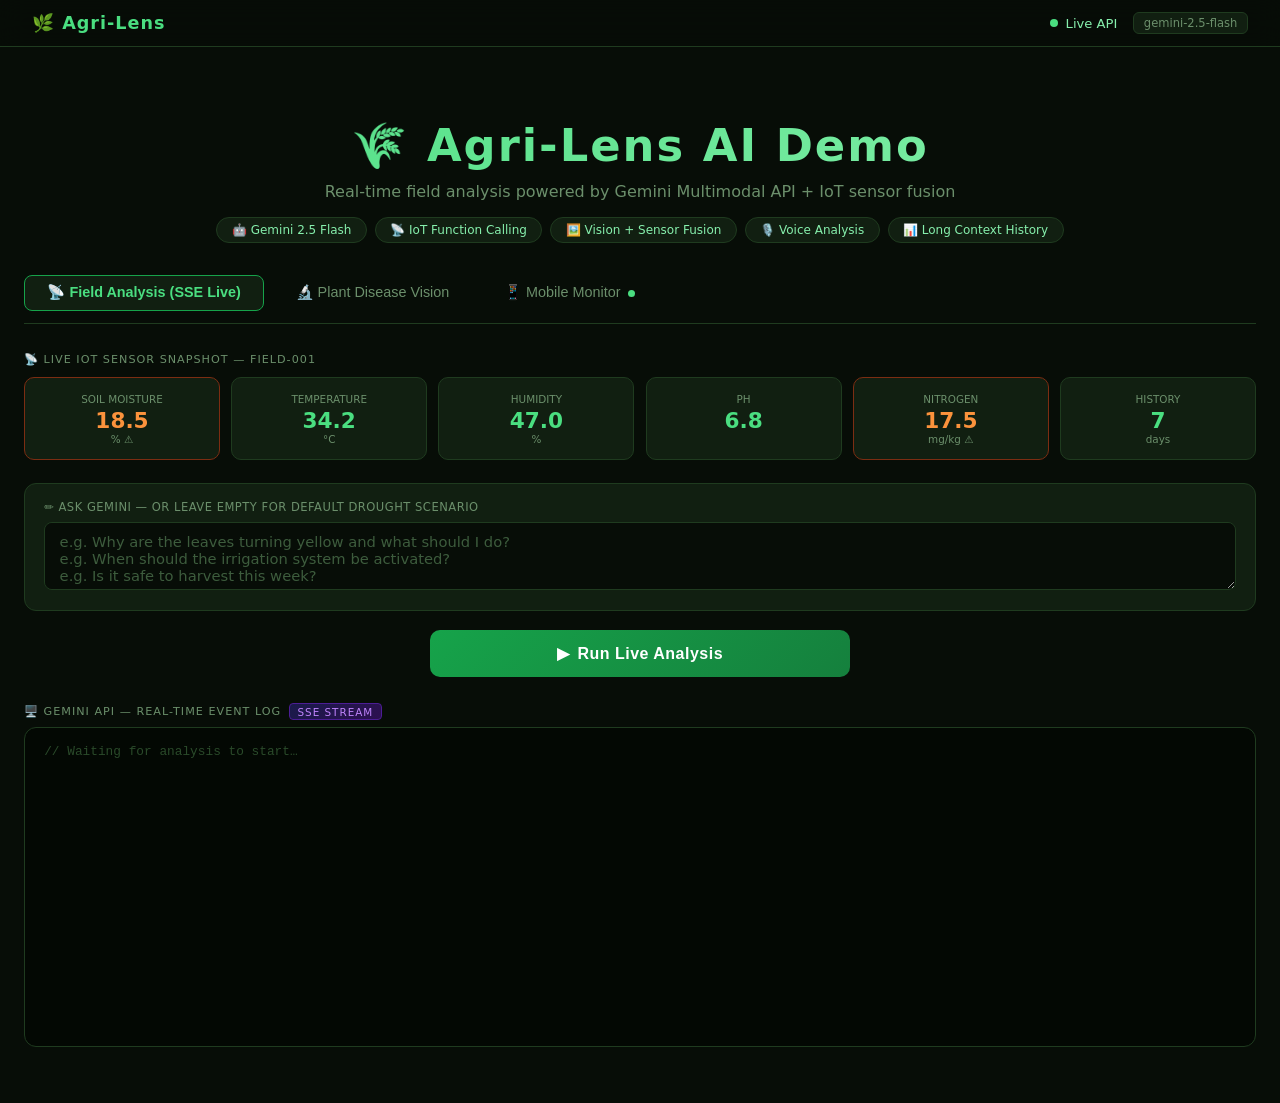
==== commit 4e172b5c: "feat: add Mobile Monitor tab, SSE log stream, text/audio analysis endpoints - Add GET /logs/stream S" ====
--- a/backend/app/templates/live_demo.html
+++ b/backend/app/templates/live_demo.html
@@ -108,6 +108,10 @@
     .conf-label { font-size:.75rem; color:var(--muted); margin-top:.3rem; }
     .gemini-proof { display: flex; align-items: center; gap: .7rem; background: linear-gradient(135deg,#0d0d2e,#1a0d2e); border: 1px solid #4c1d95; border-radius: 10px; padding: .8rem 1.1rem; margin-bottom: 1.2rem; font-size: .8rem; color: #c084fc; }
     .gemini-proof strong { color: #e9d5ff; }
+
+    .filter-btn { background:var(--bg2); border:1px solid var(--border); color:var(--muted); border-radius:6px; padding:.28rem .75rem; font-size:.74rem; cursor:pointer; transition:all .2s; }
+    .filter-btn:hover { border-color:var(--green2); color:var(--soft); }
+    .filter-btn.active-filter { background:rgba(74,222,128,.15); border-color:var(--green); color:var(--green); font-weight:700; }
     @media (max-width: 700px) { .result-grid { grid-template-columns: 1fr; } .hero h1 { font-size: 2rem; } }
   </style>
 </head>
@@ -137,6 +141,7 @@
   <div class="tabs">
     <button class="tab-btn active" onclick="switchTab('field',this)">📡 Field Analysis (SSE Live)</button>
     <button class="tab-btn"        onclick="switchTab('disease',this)">🔬 Plant Disease Vision</button>
+    <button class="tab-btn" id="tab-btn-monitor" onclick="switchTab('monitor',this);initMonitor()">📱 Mobile Monitor <span id="monitor-dot" style="display:none;width:7px;height:7px;background:#4ade80;border-radius:50%;display:inline-block;vertical-align:middle;margin-left:4px;animation:pulse 1.5s infinite"></span></button>
   </div>
 
   <!-- ═══ TAB 1: FIELD ANALYSIS ═══ -->
@@ -238,7 +243,54 @@
       </div>
     </div>
   </div>
-</div>
+
+  <!-- ═══ TAB 3: MOBILE MONITOR ═══ -->
+  <div id="tab-monitor" class="panel">
+    <div style="display:flex;align-items:center;justify-content:space-between;margin-bottom:1rem;flex-wrap:wrap;gap:.6rem;">
+      <div>
+        <div class="section-label">📱 Mobile App — Live Backend Log Monitor</div>
+        <p style="color:var(--muted);font-size:.82rem;margin-top:.2rem;">Every request sent from the mobile app appears here in real time</p>
+      </div>
+      <div style="display:flex;gap:.5rem;align-items:center;">
+        <div style="display:flex;align-items:center;gap:.4rem;font-size:.78rem;color:var(--muted);">
+          <div id="monitor-conn-dot" style="width:8px;height:8px;border-radius:50%;background:#374137;transition:background .3s;"></div>
+          <span id="monitor-conn-label">Connecting…</span>
+        </div>
+        <button onclick="clearMonitorLog()" style="background:var(--bg2);border:1px solid var(--border);color:var(--muted);border-radius:6px;padding:.3rem .8rem;font-size:.75rem;cursor:pointer;">🗑 Clear</button>
+      </div>
+    </div>
+    <div style="display:flex;gap:.4rem;margin-bottom:.8rem;flex-wrap:wrap;">
+      <button onclick="setMonitorFilter('all')"    id="f-all"    class="filter-btn active-filter">All</button>
+      <button onclick="setMonitorFilter('text')"   id="f-text"   class="filter-btn">✏️ Text</button>
+      <button onclick="setMonitorFilter('audio')"  id="f-audio"  class="filter-btn">🎙️ Voice</button>
+      <button onclick="setMonitorFilter('image')"  id="f-image"  class="filter-btn">📷 Image</button>
+      <button onclick="setMonitorFilter('gemini')" id="f-gemini" class="filter-btn">🤖 Gemini</button>
+      <button onclick="setMonitorFilter('iot')"    id="f-iot"    class="filter-btn">⚡ IoT</button>
+    </div>
+    <div class="log-box" id="monitor-log" style="height:400px;margin-bottom:.8rem;">
+      <span style="color:#2a4a2a">// Send a request from the mobile app…</span>
+    </div>
+    <div style="display:flex;gap:.8rem;flex-wrap:wrap;">
+      <div style="background:var(--bg2);border:1px solid var(--border);border-radius:8px;padding:.5rem 1.1rem;text-align:center;min-width:90px;">
+        <div style="font-size:1.4rem;font-weight:800;color:var(--green)" id="cnt-total">0</div>
+        <div style="font-size:.65rem;color:var(--muted);text-transform:uppercase">Total Requests</div>
+      </div>
+      <div style="background:var(--bg2);border:1px solid var(--border);border-radius:8px;padding:.5rem 1.1rem;text-align:center;min-width:90px;">
+        <div style="font-size:1.4rem;font-weight:800;color:#fde68a" id="cnt-gemini">0</div>
+        <div style="font-size:.65rem;color:var(--muted);text-transform:uppercase">Gemini Calls</div>
+      </div>
+      <div style="background:var(--bg2);border:1px solid var(--border);border-radius:8px;padding:.5rem 1.1rem;text-align:center;min-width:90px;">
+        <div style="font-size:1.4rem;font-weight:800;color:#fb923c" id="cnt-iot">0</div>
+        <div style="font-size:.65rem;color:var(--muted);text-transform:uppercase">IoT Actions</div>
+      </div>
+      <div style="background:var(--bg2);border:1px solid var(--border);border-radius:8px;padding:.5rem 1.1rem;text-align:center;min-width:90px;">
+        <div style="font-size:1.4rem;font-weight:800;color:#fca5a5" id="cnt-error">0</div>
+        <div style="font-size:.65rem;color:var(--muted);text-transform:uppercase">Errors</div>
+      </div>
+    </div>
+  </div>
+
+</div><!-- /.page -->
 
 <script>
   let selectedScenario = 'late-blight';
@@ -382,6 +434,94 @@
     setTimeout(() => res.scrollIntoView({behavior:'smooth', block:'start'}), 100);
   }
 
+  let _monitorES = null;
+  let _monitorFilter = 'all';
+  let _allEntries = [];
+  let _counts = { total:0, gemini:0, iot:0, error:0 };
+
+  function initMonitor() {
+    if (_monitorES) return;
+    _monitorES = new EventSource('/logs/stream');
+    _monitorES.onopen = function() {
+      document.getElementById('monitor-conn-dot').style.background = '#4ade80';
+      document.getElementById('monitor-conn-label').textContent = 'Connected — streaming logs';
+    };
+    _monitorES.onmessage = function(e) {
+      try {
+        const d = JSON.parse(e.data);
+        _allEntries.push(d);
+        // update counters
+        _counts.total++;
+        const m = d.msg || '';
+        if (m.includes('Gemini') || m.includes('gemini')) _counts.gemini++;
+        if (m.includes('IoT') || m.includes('irrigation') || m.includes('fertilizer') || m.includes('activate')) _counts.iot++;
+        if (d.level === 'ERROR' || d.level === 'WARNING') _counts.error++;
+        document.getElementById('cnt-total').textContent  = _counts.total;
+        document.getElementById('cnt-gemini').textContent = _counts.gemini;
+        document.getElementById('cnt-iot').textContent    = _counts.iot;
+        document.getElementById('cnt-error').textContent  = _counts.error;
+        if (passesFilter(d)) renderMonitorEntry(d);
+      } catch(_) {}
+    };
+    _monitorES.onerror = function() {
+      document.getElementById('monitor-conn-dot').style.background = '#f87171';
+      document.getElementById('monitor-conn-label').textContent = 'Disconnected — retrying…';
+      _monitorES.close(); _monitorES = null;
+      setTimeout(initMonitor, 3000);
+    };
+  }
+
+  function passesFilter(d) {
+    if (_monitorFilter === 'all') return true;
+    const m = (d.msg || '').toLowerCase();
+    const n = (d.name || '').toLowerCase();
+    if (_monitorFilter === 'text')   return m.includes('text') || m.includes('analyze_text') || n.includes('text');
+    if (_monitorFilter === 'audio')  return m.includes('audio') || n.includes('audio');
+    if (_monitorFilter === 'image')  return m.includes('image') || m.includes('plant') || m.includes('upload');
+    if (_monitorFilter === 'gemini') return m.includes('gemini') || n.includes('gemini');
+    if (_monitorFilter === 'iot')    return m.includes('iot') || m.includes('irrigat') || m.includes('fertiliz') || m.includes('activate') || m.includes('trigger');
+    return true;
+  }
+
+  function renderMonitorEntry(d) {
+    const log = document.getElementById('monitor-log');
+    if (log.querySelector('span')) log.innerHTML = '';
+    const entry = document.createElement('div');
+    entry.className = 'log-entry';
+    entry.dataset.raw = JSON.stringify(d);
+
+    const time = document.createElement('span'); time.className = 'log-time'; time.textContent = d.ts || nowStr();
+    const lvl  = document.createElement('span');
+    const lvlClass = d.level === 'ERROR' ? 'tag-error' : d.level === 'WARNING' ? 'tag-thinking' : 'tag-info';
+    lvl.className = 'log-tag ' + lvlClass; lvl.textContent = d.level || 'INFO';
+    const src  = document.createElement('span');
+    src.style.cssText = 'font-size:.68rem;color:#3d6a3d;min-width:75px;flex-shrink:0;padding-top:.05rem;font-family:monospace;';
+    src.textContent = '[' + (d.name || 'app') + ']';
+    const msg  = document.createElement('span'); msg.className = 'log-msg'; msg.textContent = d.msg || '';
+
+    entry.appendChild(time); entry.appendChild(lvl); entry.appendChild(src); entry.appendChild(msg);
+    log.appendChild(entry);
+    log.scrollTop = log.scrollHeight;
+  }
+
+  function setMonitorFilter(f) {
+    _monitorFilter = f;
+    document.querySelectorAll('.filter-btn').forEach(b => b.classList.remove('active-filter'));
+    document.getElementById('f-' + f).classList.add('active-filter');
+    // yeniden render
+    const log = document.getElementById('monitor-log');
+    log.innerHTML = '';
+    const filtered = _allEntries.filter(passesFilter);
+    if (!filtered.length) { log.innerHTML = '<span style="color:#2a4a2a">// No logs for this filter yet…</span>'; return; }
+    filtered.forEach(renderMonitorEntry);
+  }
+
+  function clearMonitorLog() {
+    _allEntries = []; _counts = {total:0,gemini:0,iot:0,error:0};
+    document.getElementById('monitor-log').innerHTML = '<span style="color:#2a4a2a">// Cleared…</span>';
+    ['total','gemini','iot','error'].forEach(k => document.getElementById('cnt-'+k).textContent = '0');
+  }
+
   fetch('/health').then(r=>r.json()).then(d => {
     if (d.gemini_model) document.getElementById('model-badge').textContent = d.gemini_model;
   }).catch(()=>{});
